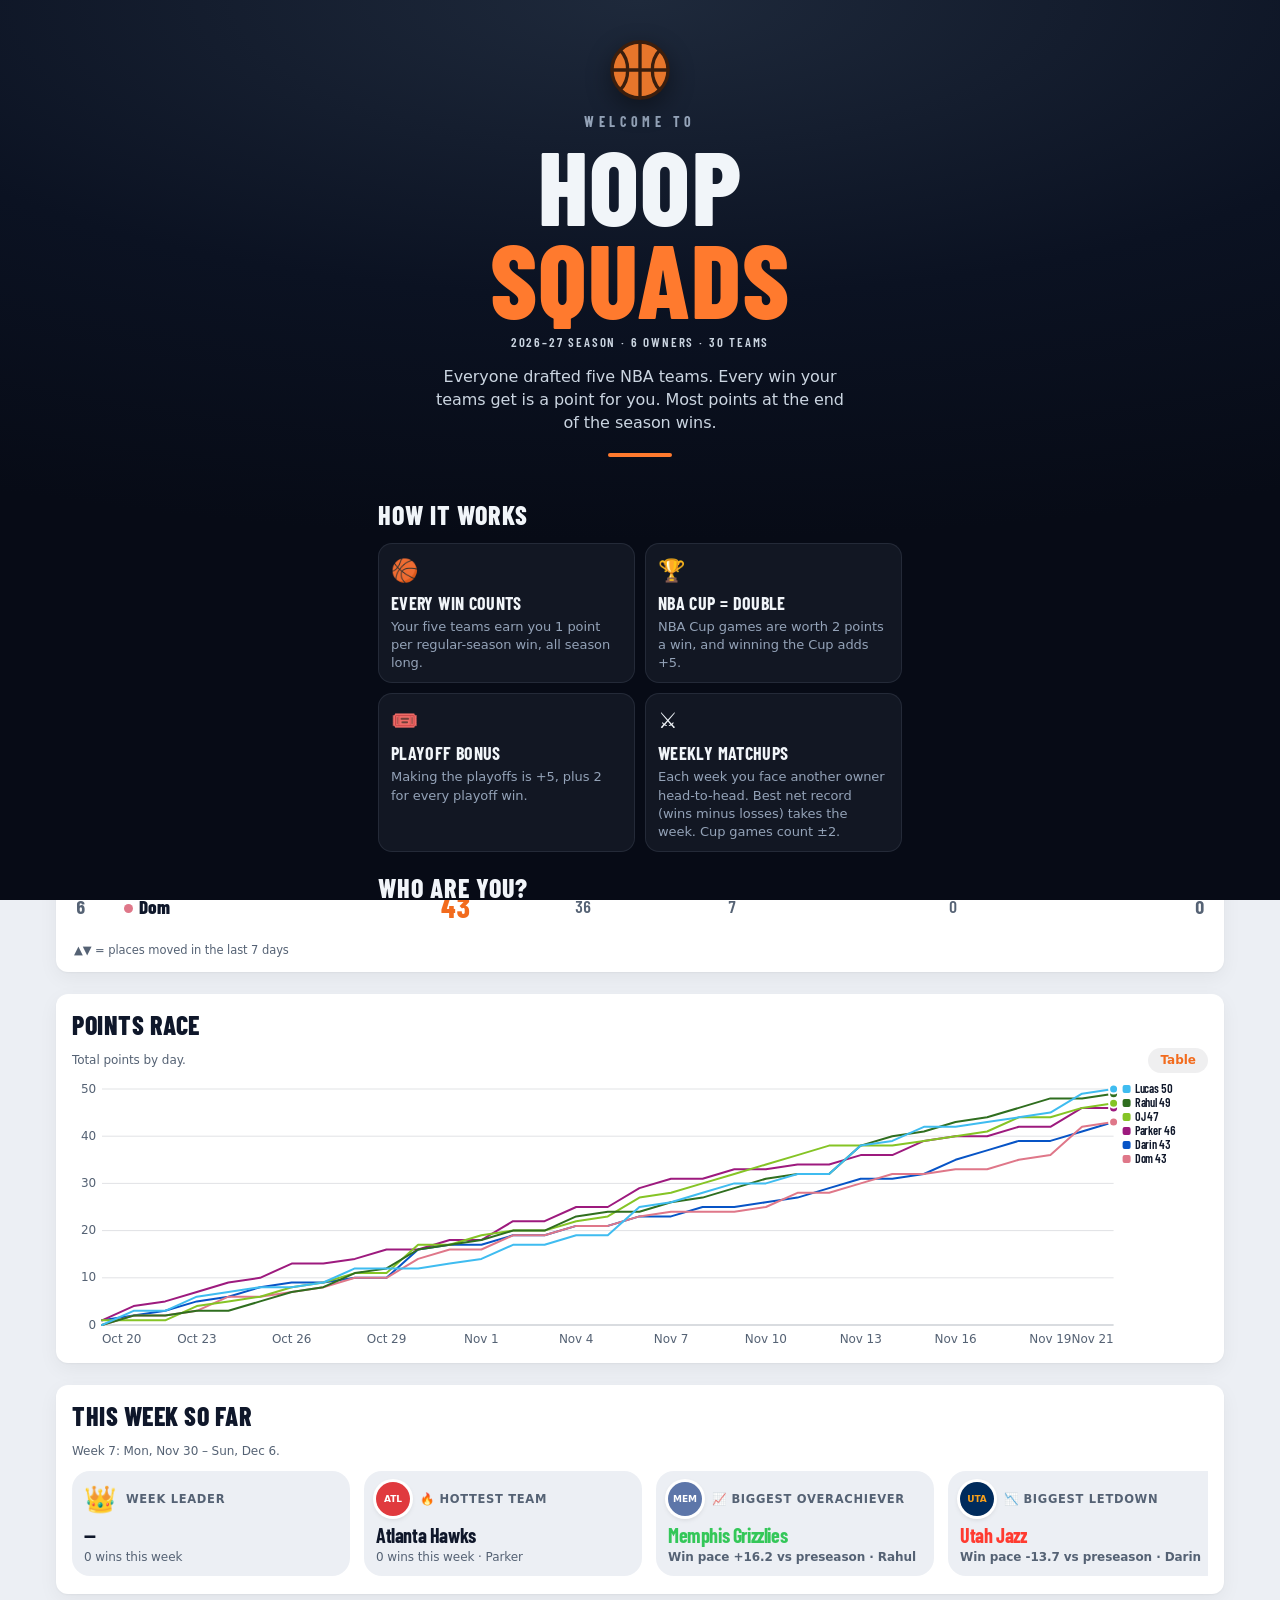
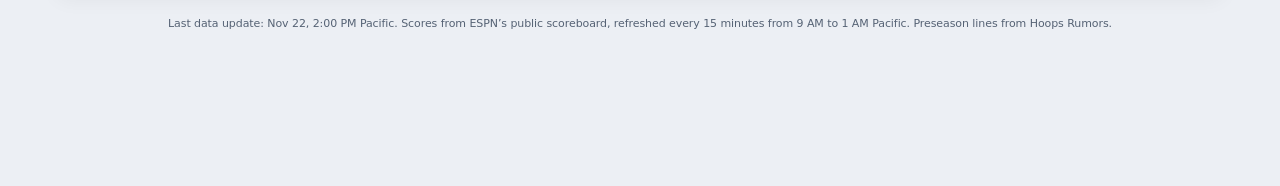
==== style-preview/next/index.html @ b74e35fe "Owner card: team leaders on one slim line Co-Authored-By: Claude Opus 5.5 <noreply@anthropic.com> Cl" ====
<!doctype html>
<html lang="en">
<head>
  <base href="../../">
  <meta charset="utf-8">
  <meta name="viewport" content="width=device-width, initial-scale=1, viewport-fit=cover">
  <title>Hoop Squads 2026–27</title>
  <link rel="manifest" href="manifest.webmanifest">
  <link rel="apple-touch-icon" href="icons/apple-touch-icon.png">
  <meta name="apple-mobile-web-app-capable" content="yes">
  <meta name="mobile-web-app-capable" content="yes">
  <meta name="apple-mobile-web-app-status-bar-style" content="black-translucent">
  <meta name="apple-mobile-web-app-title" content="Hoop Squads">
  <meta name="theme-color" content="#0f172a">
  <meta name="description" content="Standings, rosters and nightly scores for our Hoop Squads league.">
  <link rel="icon" href="data:image/svg+xml,%3Csvg xmlns='http://www.w3.org/2000/svg' viewBox='0 0 48 48'%3E%3Ccircle cx='24' cy='24' r='21' fill='%23E8762B' stroke='%233A1E0E' stroke-width='2.5'/%3E%3Cpath d='M24 3v42M3 24h42M9.2 9.2c7.4 7.4 7.4 22.2 0 29.6M38.8 9.2c-7.4 7.4-7.4 22.2 0 29.6' fill='none' stroke='%233A1E0E' stroke-width='2.5'/%3E%3C/svg%3E">
  <link rel="preconnect" href="https://fonts.googleapis.com"><link rel="preconnect" href="https://fonts.gstatic.com" crossorigin>
  <link href="https://fonts.googleapis.com/css2?family=Oswald:wght@600;700&display=swap" rel="stylesheet">
  <link rel="stylesheet" href="style.css?v=20261122220340">
  <link rel="stylesheet" href="apple.css?v=20261122220340">
  <link rel="stylesheet" href="arena.css?v=20261122220340">
  <link rel="stylesheet" href="style-preview/next.css?v=1794713597">
</head>
<body>
<div style="font:600 12px/1.3 -apple-system,system-ui,sans-serif;text-align:center;padding:8px 12px;background:#111;color:#bbb">Preview of proposed changes · <a style="color:#ffb27a" href="./">Current site</a></div>
<div class="intro" id="intro" aria-hidden="true">
  <div class="intro-bg"></div>
  <div class="intro-ball"><svg viewBox="0 0 48 48" aria-hidden="true"><circle cx="24" cy="24" r="21" fill="#E8762B" stroke="#3A1E0E" stroke-width="2.5"/><path d="M24 3v42M3 24h42M9.2 9.2c7.4 7.4 7.4 22.2 0 29.6M38.8 9.2c-7.4 7.4-7.4 22.2 0 29.6" fill="none" stroke="#3A1E0E" stroke-width="2.5" stroke-linecap="round"/></svg></div>
  <div class="intro-c"><div class="intro-w">Welcome to</div><div class="intro-t"><span>Hoop</span><span>Squads</span></div></div>
</div>
<script>
/* Opening screen: "Welcome to Hoop Squads", then it shrinks into the title box. */
(function () {
  var el = document.getElementById('intro'); if (!el) return;
  var now = Date.now(), last = 0;
  try { last = +sessionStorage.getItem('pl-intro-at') || 0; } catch (e) {}
  var reduce = window.matchMedia && matchMedia('(prefers-reduced-motion: reduce)').matches;
  var firstVisit = false; try { firstVisit = !localStorage.getItem('pl-me') && localStorage.getItem('pl-welcomed') !== '1'; } catch (e) {}
  if (reduce || !el.animate || now - last < 15000 || firstVisit || /[?&]welcome/.test(location.search)) { el.remove(); return; }   // the landing page is the welcome on a first visit   // skip right after an auto-update reload
  try { sessionStorage.setItem('pl-intro-at', String(now)); } catch (e) {}
  document.documentElement.classList.add('intro-on');
  var done = false, timer;
  function finish() {
    if (done) return; done = true; clearTimeout(timer);
    document.documentElement.classList.remove('intro-on');
    var a = el.animate([{ opacity: 1 }, { opacity: 0 }], { duration: 260, easing: 'ease-out', fill: 'forwards' });
    a.onfinish = function () { el.remove(); };
  }
  function morph() {
    if (done) return;
    var head = document.querySelector('.pl-head'), title = document.querySelector('.pl-main'), ball = document.querySelector('.pl-ball');
    var h = head && head.getBoundingClientRect();
    if (!h || h.bottom < 0 || h.top > innerHeight) { finish(); return; }
    var E = 'cubic-bezier(.65,0,.25,1)', D = 620;
    var bg = el.querySelector('.intro-bg'), t = el.querySelector('.intro-t'), w = el.querySelector('.intro-w'), b = el.querySelector('.intro-ball');
    var r = parseFloat(getComputedStyle(head).borderTopLeftRadius) || 16;
    bg.animate([{ top: '0px', left: '0px', width: innerWidth + 'px', height: innerHeight + 'px', borderRadius: '0px' },
                { top: h.top + 'px', left: h.left + 'px', width: h.width + 'px', height: h.height + 'px', borderRadius: r + 'px' }], { duration: D, easing: E, fill: 'forwards' });
    w.animate([{ opacity: 1, transform: 'none' }, { opacity: 0, transform: 'translateY(-10px)' }], { duration: D * 0.45, easing: 'ease-in', fill: 'forwards' });
    function fly(node, target) {
      if (!target) return;
      var a = node.getBoundingClientRect(), z = target.getBoundingClientRect(); if (!a.height) return;
      var s = z.height / a.height, dx = (z.left + z.width / 2) - (a.left + a.width / 2), dy = (z.top + z.height / 2) - (a.top + a.height / 2);
      node.animate([{ transform: 'none' }, { transform: 'translate(' + dx + 'px,' + dy + 'px) scale(' + s + ')' }], { duration: D, easing: E, fill: 'forwards' });
    }
    fly(t, title); fly(b, ball);
    timer = setTimeout(finish, D + 60);
  }
  el.addEventListener('click', finish);
  timer = setTimeout(morph, 1500);
})();
</script>
<div class="pl-mini" id="pl-mini"><div class="pl-mini-in"><a href="javascript:void(0)" class="pl-mini-title"><svg viewBox="0 0 48 48" aria-hidden="true"><circle cx="24" cy="24" r="21" fill="#E8762B" stroke="#3A1E0E" stroke-width="2.5"/><path d="M24 3v42M3 24h42M9.2 9.2c7.4 7.4 7.4 22.2 0 29.6M38.8 9.2c-7.4 7.4-7.4 22.2 0 29.6" fill="none" stroke="#3A1E0E" stroke-width="2.5" stroke-linecap="round"/></svg><span>Hoop Squads</span></a><button type="button" class="chip chip-btn" id="pl-mini-chip"></button></div><div class="pl-mini-me" id="pl-mini-me" hidden></div></div>
<main class="pl">
  <header class="pl-head" id="top">
    <h1 class="pl-title">
      <svg class="pl-ball" viewBox="0 0 48 48" aria-hidden="true"><circle cx="24" cy="24" r="21" fill="#E8762B" stroke="#3A1E0E" stroke-width="2.5"/><path d="M24 3v42M3 24h42M9.2 9.2c7.4 7.4 7.4 22.2 0 29.6M38.8 9.2c-7.4 7.4-7.4 22.2 0 29.6" fill="none" stroke="#3A1E0E" stroke-width="2.5" stroke-linecap="round"/></svg>
      <span class="pl-name"><span class="pl-main"><span class="pl-w">Hoop</span> <span class="pl-w">Squads</span></span><small class="pl-sub">2026–27 Season</small></span>
      <svg class="pl-ball pl-ball-r" viewBox="0 0 48 48" aria-hidden="true"><circle cx="24" cy="24" r="21" fill="#E8762B" stroke="#3A1E0E" stroke-width="2.5"/><path d="M24 3v42M3 24h42M9.2 9.2c7.4 7.4 7.4 22.2 0 29.6M38.8 9.2c-7.4 7.4-7.4 22.2 0 29.6" fill="none" stroke="#3A1E0E" stroke-width="2.5" stroke-linecap="round"/></svg>
    </h1>
    <div class="pl-chips" id="chips"></div>
  </header>

  <section class="sb" id="scoreboard" aria-label="Today's NBA scores">
    <div class="sb-side"><button type="button" class="sb-date" id="sb-date" aria-label="Pick a day to show on the scoreboard"><span class="sb-dow">—</span><span class="sb-md"></span><span class="sb-pick">▾</span></button><button type="button" class="sb-back" id="sb-back" hidden>Today</button><button type="button" class="sb-back sb-yday" id="sb-yday" hidden>Last night’s games</button></div>
    <div class="sb-strip" id="sb-strip"></div>
  </section>

  <section class="card" id="me-card" aria-label="My team">
    <div id="me-body"></div>
  </section>

  <section class="card" id="leaderboard-card">
    <h2>The Win Column</h2>
    <div class="scroll">
      <table id="leaderboard">
        <thead><tr>
          <th>#</th><th>Owner</th><th class="num">Points</th><th class="num">Wins</th><th class="num">Bonus</th>
          <th class="num">This week</th><th class="num hide-sm">Weeks won</th>
        </tr></thead>
        <tbody></tbody>
      </table>
    </div>
  </section>

  <section class="card" id="race-card">
    <h2>Points race</h2>
    <div class="race-top"><p class="note race-note">Total points by day.</p><button type="button" class="race-tbl-btn" id="race-tbl-btn" aria-pressed="false">Table</button></div>
    <div class="race" id="race"></div>
    <div class="race-table" id="race-table" hidden></div>
  </section>

  <section class="card" id="matchups-card">
    <h2>Matchups</h2>
    <div class="mu-week" id="mu-current"></div>
    <div class="grid mu-grid">
      <div>
        <h3 class="sub">Head-to-head standings</h3>
        <div class="h2h-list" id="h2h-list" role="table" aria-label="Head-to-head standings">
          <div class="h2h-row h2h-head" role="row"><span role="columnheader">#</span><span role="columnheader">Owner</span><span role="columnheader">W–L</span><span role="columnheader">Net</span><span role="columnheader">Wins</span><span role="columnheader">Last 4</span></div>
          <div id="h2h-body" role="rowgroup"></div>
        </div>
      </div>
    </div>
  </section>


  <section class="card" id="recap-card">
    <h2>This week so far</h2>
    <p class="note" id="recap-dates">Monday–Sunday.</p>
    <div class="recap" id="recap"></div>
  </section>


  <section class="card" id="rosters-card">
    <h2 id="rosters">Rosters</h2>
    <p class="foot">Win pace: projected final wins (green = ahead of the preseason line, red = behind). Tap a team for its team card: last and next 5 games, projections, and roster.</p>
    <div class="grid" id="owner-grid"></div>
  </section>

  <div class="grid">
    <section class="card" id="bonus-card">
      <h2>Bonuses earned</h2>
      <p class="note">Bonus points from NBA Cup games, the playoffs, and the NBA Cup title. Tap a total for the breakdown.</p>
      <p class="empty" id="bonus-empty" hidden>No bonuses yet. NBA Cup games start Oct 30 (each win is worth 2).</p>
      <div class="scroll tall">
        <table id="bonus-table">
          <thead><tr><th>Team</th><th>Owner</th><th class="num">Total</th></tr></thead>
          <tbody></tbody>
        </table>
      </div>
    </section>
    <section class="card rules" id="rules-card">
      <h2>Scoring rules</h2>
      <p class="note">A champion wins 16 playoff games, so it earns about 37 bonus points.</p>
      <table>
        <tbody>
          <tr><td>Each regular-season win</td><td class="num total">1</td></tr>
          <tr><td>Each NBA Cup game win</td><td class="num total">2</td></tr>
          <tr><td>Make the playoffs</td><td class="num total">5</td></tr>
          <tr><td>Each playoff game won</td><td class="num total">2</td></tr>
          <tr><td>Win the NBA Cup</td><td class="num total">5</td></tr>
        </tbody>
      </table>
      <ul>
        <li>NBA Cup group-play and knockout wins count 2 points (1 win + 1 bonus); the Cup final doesn’t count as a game, but the winner gets +5.</li>
        <li>Play-in games don’t count; play-in winners do make the playoffs.</li>
        <li>Snake draft, same number of teams per person.</li>
        <li>Teams picked after the season starts count wins from their pick date on.</li>
        <li>Trades are pick swaps only, for next year’s draft.</li>
      </ul>
    </section>
  </div>

  <section class="card" id="upset-card">
    <h2>Big upset watch</h2>
    <p class="note">Side tally only, not counted in points. Logs every underdog win at +350 or longer on the pregame moneyline, in tiers: Upset +350 to +499 (+1), Big upset +500 to +799 (+2), Stunner +800 or longer (+3). “Would-be pts” is what each owner would get if the league adopts it. Tracking started Oct 24.</p>
    <div class="grid upset-grid">
      <div class="scroll">
        <table id="upset-tally">
          <thead><tr><th>Owner</th><th class="num">Upsets</th><th class="num">Big</th><th class="num">Stunners</th><th class="num">Would-be pts</th><th class="num">Longest</th></tr></thead>
          <tbody></tbody>
        </table>
      </div>
      <div class="scroll">
        <p class="empty" id="upset-empty">No +350 upsets yet.</p>
        <table id="upset-list" hidden>
          <thead><tr><th>Date</th><th>Winner</th><th>Owner</th><th>Beat</th><th class="num">Line</th><th>Tier</th><th class="num">Score</th></tr></thead>
          <tbody></tbody>
        </table>
      </div>
    </div>
  </section>

  <section class="card ideas" id="ideas-card">
    <h2>Ideas to vote on</h2>
    <p class="note">Not active yet. None of these count toward points until the league agrees to add them.</p>
    <div class="grid">
      <div>
        <h3>Bonus point ideas</h3>
        <ul>
          <li><b>Underdog wins (tracked above):</b> +1 / +2 / +3 for wins at +350 / +500 / +800 or longer.</li>
          <li><b>Beat the preseason line: +3</b> for any team that finishes above its over/under.</li>
          <li><b>Make the play-in: +2</b> for finishing 7th–10th in its conference.</li>
          <li><b>Weekly player picks:</b> before each Monday–Sunday week, every manager picks one NBA player for each of points, rebounds, and assists. The pick with the league’s highest weekly average in a category gets bonus points (for example +2 each).</li>
        </ul>
      </div>
      <div>
        <h3>League ideas</h3>
        <ul>
          <li><b>Beat Vegas prize:</b> a side prize for whoever’s teams beat their preseason lines by the most combined.</li>
          <li><b>Next year’s draft order:</b> reverse order of this year’s finish, or a lottery weighted toward the bottom.</li>
          <li><b>Tiebreaker:</b> head-to-head record, then deepest playoff run, then most weeks won.</li>
          <li><b>Weekly head-to-head:</b> three matchups each week, with a separate win–loss record.</li>
          <li><b>Small stakes:</b> perks for each weekly winner and a punishment for last place.</li>
          <li><b>End-of-season awards:</b> best value pick, biggest bust, best week, luckiest playoff run.</li>
        </ul>
      </div>
    </div>
  </section>

  <details class="card rules" id="league-rules">
    <summary>League rules</summary>
    <div class="rules-body">
      <h3>The Win Column</h3>
      <ul>
        <li>1 point per regular-season win.</li>
        <li>NBA Cup games (group play and knockouts): 2 points per win. They’re marked in gold on the scoreboard.</li>
        <li>Make the playoffs: +5 (play-in winners count; play-in losers don’t).</li>
        <li>2 points per playoff game won (play-in games don’t count). NBA Cup winner: +5.</li>
        <li><b>Ties:</b> most playoff series won, then most regular-season wins.</li>
      </ul>
      <h3>Matchups</h3>
      <ul>
        <li>Three head-to-head matchups each Monday–Sunday week; everyone plays everyone once every 5 weeks.</li>
        <li>Best net record that week (wins minus losses of your 5 teams) wins.</li>
        <li><b>NBA Cup games count double:</b> +2 for a win, −2 for a loss toward your net that week.</li>
        <li><b>Ties:</b> most total wins that week breaks it; otherwise the matchup is a tie.</li>
        <li><b>Standings order:</b> matchup record, then season net, then total wins.</li>
      </ul>
      <h3>Weekly winners</h3>
      <ul>
        <li>Most regular-season wins in each Monday–Sunday week.</li>
        <li><b>Ties:</b> shared. “Weeks won” counts finished weeks only.</li>
      </ul>
      <h3>Last night’s results</h3>
      <ul>
        <li>Winners keep their team colors; the owner who picked up the win gets +1.</li>
      </ul>
    </div>
  </details>

  <footer class="site-foot" id="foot">Scores from ESPN’s public scoreboard, updated every 15 minutes from 9 AM to 1 AM Pacific. Preseason lines from Hoops Rumors’ over/under recap.</footer>
</main>
<nav class="tabbar" id="tabbar" aria-label="Sections">
  <button type="button" data-go="home"><span class="tb-i"><svg viewBox="0 0 24 24" aria-hidden="true"><path d="M3.5 10.5 12 3.5l8.5 7"/><path d="M5.5 9v10.5h4.5v-6h4v6h4.5V9"/></svg></span><span class="tb-l">Home</span></button>
  <button type="button" data-go="matchups"><span class="tb-i"><svg viewBox="0 0 24 24" aria-hidden="true"><rect x="2.5" y="5" width="19" height="14" rx="2.5"/><path d="M12 5v14"/><circle cx="12" cy="12" r="2.6"/><path d="M2.5 9.5h3v5h-3M21.5 9.5h-3v5h3"/></svg></span><span class="tb-l">Matchups</span></button>
  <button type="button" data-go="rosters"><span class="tb-i"><svg viewBox="0 0 24 24" aria-hidden="true"><circle cx="9" cy="8" r="3.2"/><path d="M3 19.5c.6-3.4 3-5.3 6-5.3s5.4 1.9 6 5.3"/><circle cx="16.8" cy="9" r="2.5"/><path d="M16.3 14.3c2.4.1 4.1 1.7 4.7 4.6"/></svg></span><span class="tb-l">Rosters</span></button>
  <button type="button" data-go="more"><span class="tb-i"><svg viewBox="0 0 24 24" aria-hidden="true"><circle cx="12" cy="12" r="9"/><circle cx="7.8" cy="12" r=".6" class="dot"/><circle cx="12" cy="12" r=".6" class="dot"/><circle cx="16.2" cy="12" r=".6" class="dot"/></svg></span><span class="tb-l">More</span></button>
</nav>
<script>window.SITE_VERSION = "20261122220340";</script>
<script>window.PL_PREVIEW = true;</script>
<script src="app.js?v=20261122220340"></script>
</body>
</html>
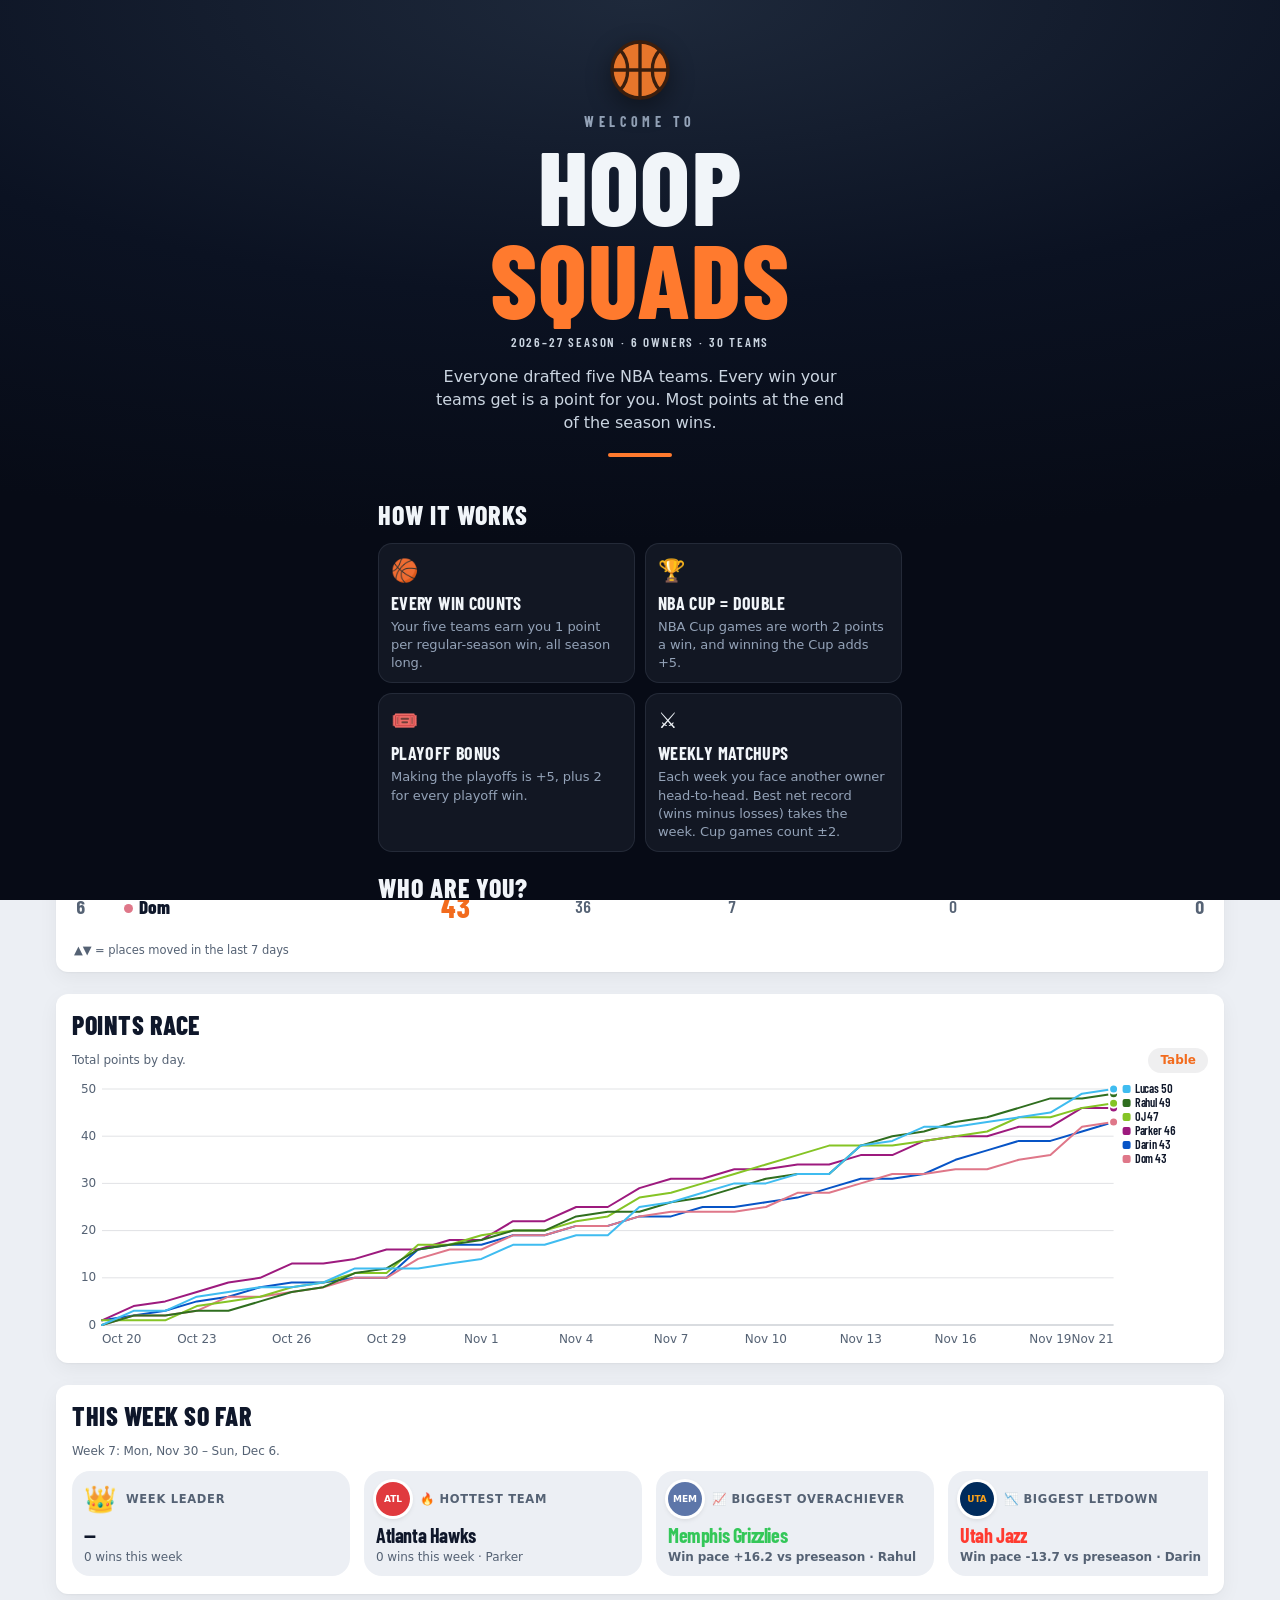
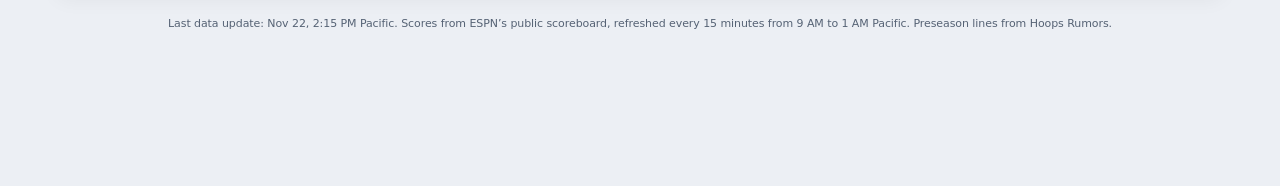
==== commit 8b556a60: "Team card opened from a roster card: swipe down / ✕ / back returns to the roster card Co-Authored-By" ====
--- a/style-preview/next/index.html
+++ b/style-preview/next/index.html
@@ -16,9 +16,9 @@
   <link rel="icon" href="data:image/svg+xml,%3Csvg xmlns='http://www.w3.org/2000/svg' viewBox='0 0 48 48'%3E%3Ccircle cx='24' cy='24' r='21' fill='%23E8762B' stroke='%233A1E0E' stroke-width='2.5'/%3E%3Cpath d='M24 3v42M3 24h42M9.2 9.2c7.4 7.4 7.4 22.2 0 29.6M38.8 9.2c-7.4 7.4-7.4 22.2 0 29.6' fill='none' stroke='%233A1E0E' stroke-width='2.5'/%3E%3C/svg%3E">
   <link rel="preconnect" href="https://fonts.googleapis.com"><link rel="preconnect" href="https://fonts.gstatic.com" crossorigin>
   <link href="https://fonts.googleapis.com/css2?family=Oswald:wght@600;700&display=swap" rel="stylesheet">
-  <link rel="stylesheet" href="style.css?v=20261122220340">
-  <link rel="stylesheet" href="apple.css?v=20261122220340">
-  <link rel="stylesheet" href="arena.css?v=20261122220340">
+  <link rel="stylesheet" href="style.css?v=20261122221728">
+  <link rel="stylesheet" href="apple.css?v=20261122221728">
+  <link rel="stylesheet" href="arena.css?v=20261122221728">
   <link rel="stylesheet" href="style-preview/next.css?v=1794713597">
 </head>
 <body>
@@ -258,8 +258,8 @@
   <button type="button" data-go="rosters"><span class="tb-i"><svg viewBox="0 0 24 24" aria-hidden="true"><circle cx="9" cy="8" r="3.2"/><path d="M3 19.5c.6-3.4 3-5.3 6-5.3s5.4 1.9 6 5.3"/><circle cx="16.8" cy="9" r="2.5"/><path d="M16.3 14.3c2.4.1 4.1 1.7 4.7 4.6"/></svg></span><span class="tb-l">Rosters</span></button>
   <button type="button" data-go="more"><span class="tb-i"><svg viewBox="0 0 24 24" aria-hidden="true"><circle cx="12" cy="12" r="9"/><circle cx="7.8" cy="12" r=".6" class="dot"/><circle cx="12" cy="12" r=".6" class="dot"/><circle cx="16.2" cy="12" r=".6" class="dot"/></svg></span><span class="tb-l">More</span></button>
 </nav>
-<script>window.SITE_VERSION = "20261122220340";</script>
+<script>window.SITE_VERSION = "20261122221728";</script>
 <script>window.PL_PREVIEW = true;</script>
-<script src="app.js?v=20261122220340"></script>
+<script src="app.js?v=20261122221728"></script>
 </body>
 </html>
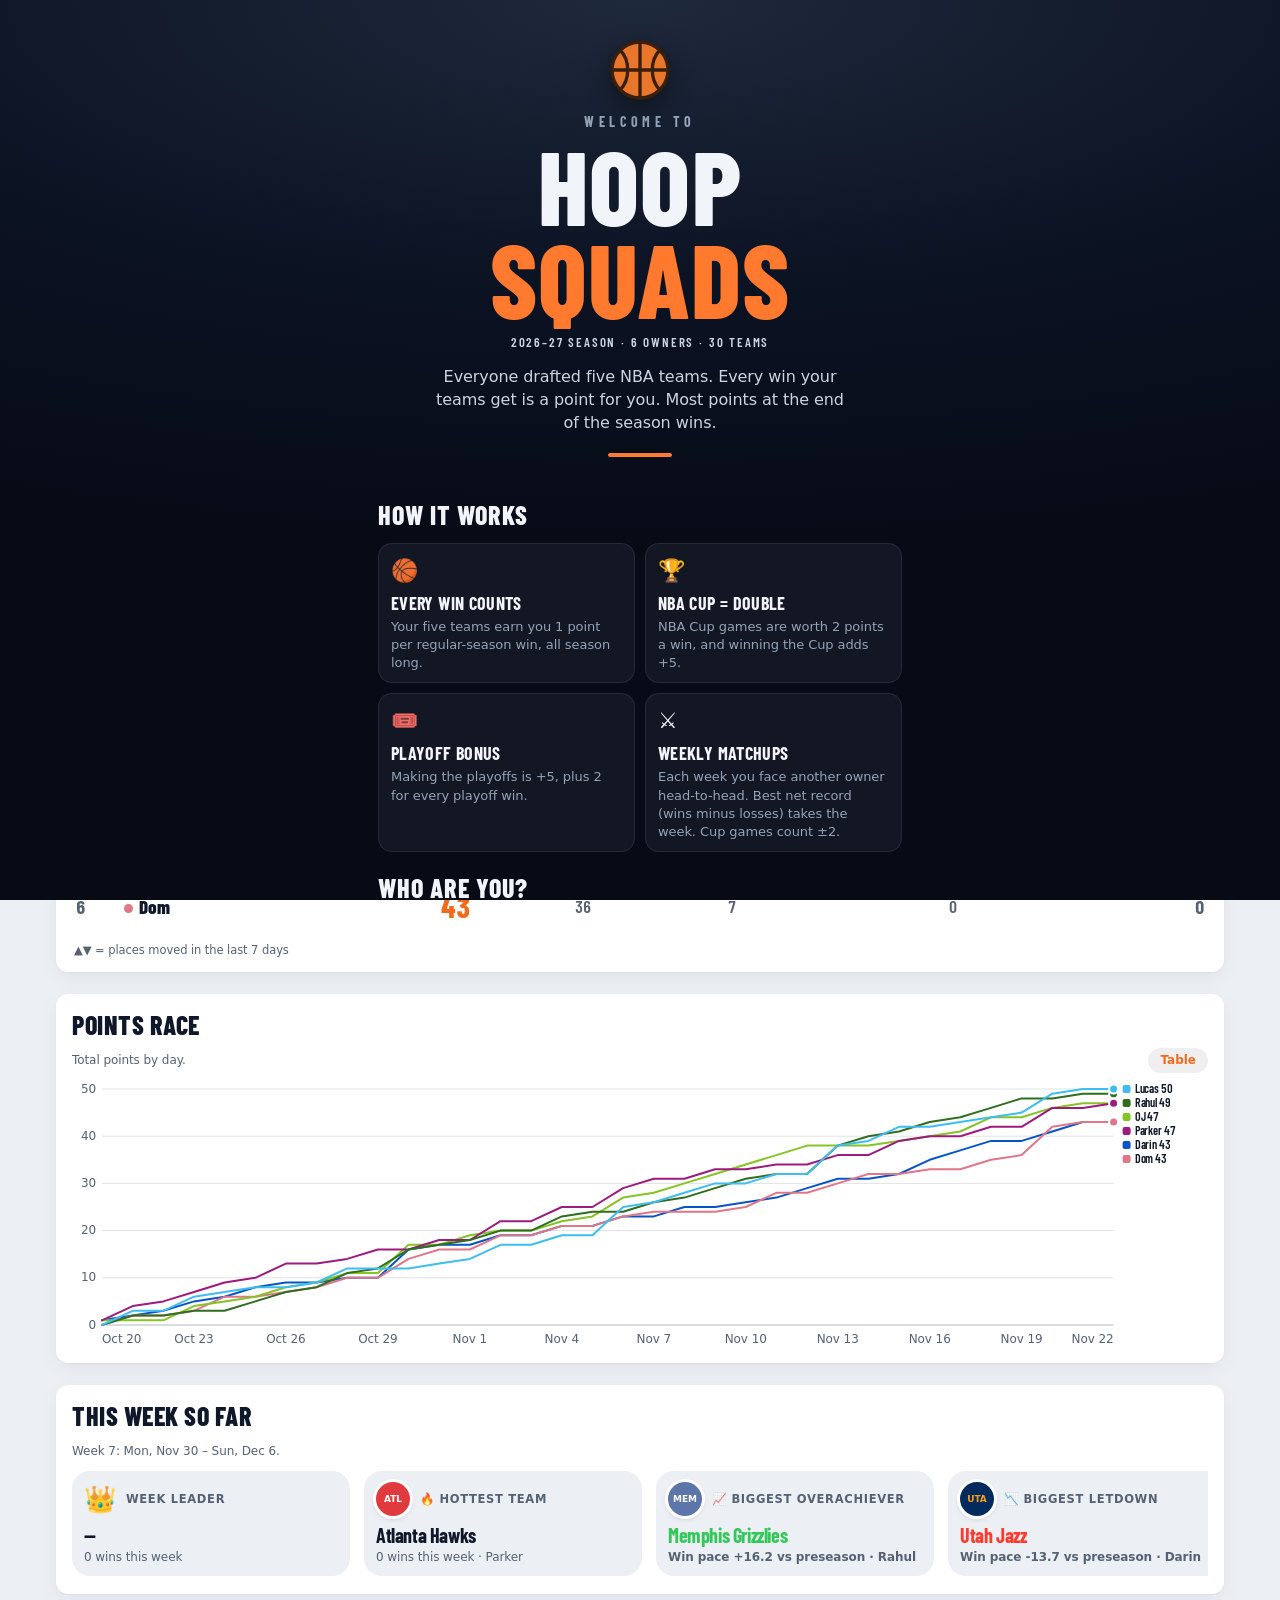
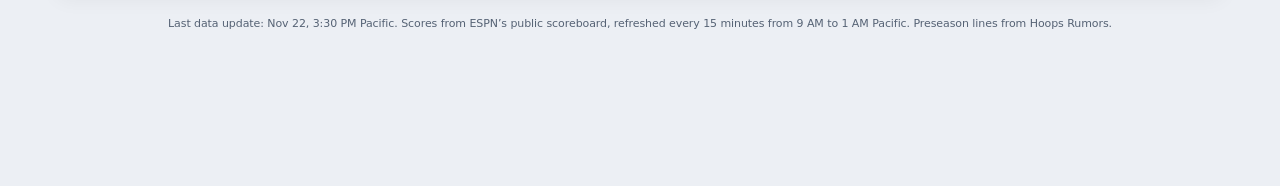
==== commit 01be92f8: "Team card: tap a result to open that game (stacks on top, swipe back), drop the point-margin column " ====
--- a/style-preview/next/index.html
+++ b/style-preview/next/index.html
@@ -16,9 +16,9 @@
   <link rel="icon" href="data:image/svg+xml,%3Csvg xmlns='http://www.w3.org/2000/svg' viewBox='0 0 48 48'%3E%3Ccircle cx='24' cy='24' r='21' fill='%23E8762B' stroke='%233A1E0E' stroke-width='2.5'/%3E%3Cpath d='M24 3v42M3 24h42M9.2 9.2c7.4 7.4 7.4 22.2 0 29.6M38.8 9.2c-7.4 7.4-7.4 22.2 0 29.6' fill='none' stroke='%233A1E0E' stroke-width='2.5'/%3E%3C/svg%3E">
   <link rel="preconnect" href="https://fonts.googleapis.com"><link rel="preconnect" href="https://fonts.gstatic.com" crossorigin>
   <link href="https://fonts.googleapis.com/css2?family=Oswald:wght@600;700&display=swap" rel="stylesheet">
-  <link rel="stylesheet" href="style.css?v=20261122221728">
-  <link rel="stylesheet" href="apple.css?v=20261122221728">
-  <link rel="stylesheet" href="arena.css?v=20261122221728">
+  <link rel="stylesheet" href="style.css?v=20261122233744">
+  <link rel="stylesheet" href="apple.css?v=20261122233744">
+  <link rel="stylesheet" href="arena.css?v=20261122233744">
   <link rel="stylesheet" href="style-preview/next.css?v=1794713597">
 </head>
 <body>
@@ -258,8 +258,8 @@
   <button type="button" data-go="rosters"><span class="tb-i"><svg viewBox="0 0 24 24" aria-hidden="true"><circle cx="9" cy="8" r="3.2"/><path d="M3 19.5c.6-3.4 3-5.3 6-5.3s5.4 1.9 6 5.3"/><circle cx="16.8" cy="9" r="2.5"/><path d="M16.3 14.3c2.4.1 4.1 1.7 4.7 4.6"/></svg></span><span class="tb-l">Rosters</span></button>
   <button type="button" data-go="more"><span class="tb-i"><svg viewBox="0 0 24 24" aria-hidden="true"><circle cx="12" cy="12" r="9"/><circle cx="7.8" cy="12" r=".6" class="dot"/><circle cx="12" cy="12" r=".6" class="dot"/><circle cx="16.2" cy="12" r=".6" class="dot"/></svg></span><span class="tb-l">More</span></button>
 </nav>
-<script>window.SITE_VERSION = "20261122221728";</script>
+<script>window.SITE_VERSION = "20261122233744";</script>
 <script>window.PL_PREVIEW = true;</script>
-<script src="app.js?v=20261122221728"></script>
+<script src="app.js?v=20261122233744"></script>
 </body>
 </html>
